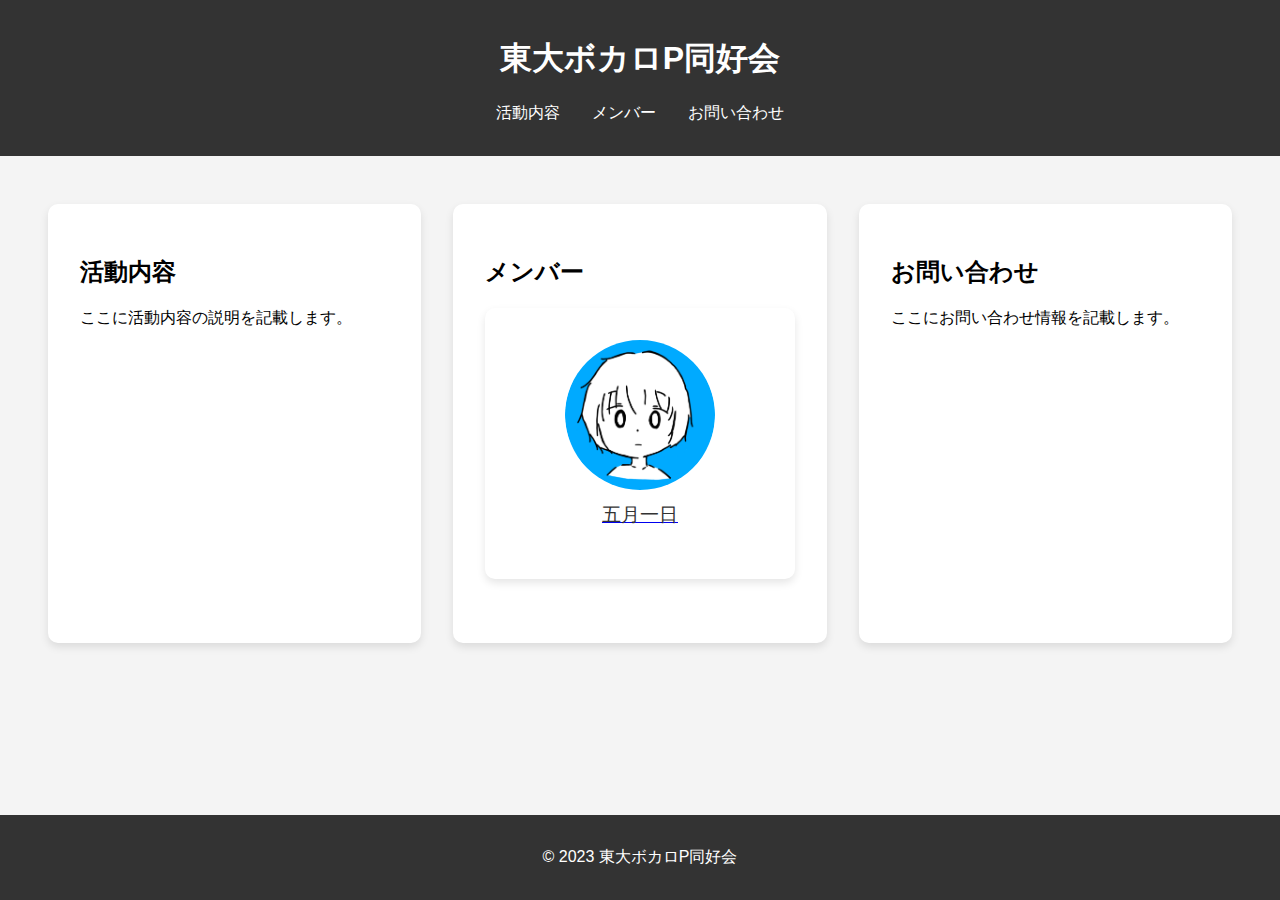
==== index.html @ cee1fdf6 "first commit" ====
<!DOCTYPE html>
<html lang="ja">
<head>
    <meta charset="UTF-8">
    <meta name="viewport" content="width=device-width, initial-scale=1.0">
    <title>東大ボカロP同好会</title>
    <link rel="stylesheet" href="styles.css">
</head>
<body>
    <header>
        <h1>東大ボカロP同好会</h1>
        <nav>
            <button class="menu-toggle">☰</button>
            <ul class="menu">
                <li><a href="#about">活動内容</a></li>
                <li><a href="#members">メンバー</a></li>
                <li><a href="#contact">お問い合わせ</a></li>
            </ul>
        </nav>
    </header>
    <main>
        <section id="about">
            <h2>活動内容</h2>
            <p>ここに活動内容の説明を記載します。</p>
        </section>
        <section id="members">
            <h2>メンバー</h2>
            <div class="member">
                <a href="mayday.html">
                    <img src="icon/Mayday_icon.PNG" alt="五月一日">
                    <p>五月一日</p>
                </a>
            </div>
        </section>
        <section id="contact">
            <h2>お問い合わせ</h2>
            <p>ここにお問い合わせ情報を記載します。</p>
        </section>
    </main>
    <footer>
        <p>&copy; 2023 東大ボカロP同好会</p>
    </footer>
    <script src="scripts.js"></script>
</body>
</html>
---- styles.css ----
body {
    font-family: Arial, sans-serif;
    margin: 0;
    padding: 0;
    background-color: #f4f4f4;
}

header {
    background-color: #333;
    color: #fff;
    padding: 1rem 0;
    text-align: center;
}

nav {
    position: relative;
}

nav ul {
    list-style: none;
    padding: 0;
}

nav ul li {
    display: inline;
    margin: 0 1rem;
}

nav ul li a {
    color: #fff;
    text-decoration: none;
}

.menu-toggle {
    display: none;
    background-color: #333;
    color: #fff;
    border: none;
    padding: 1rem;
    font-size: 1.5rem;
    cursor: pointer;
}

.menu {
    display: flex;
    justify-content: center;
}

@media (max-width: 768px) {
    .menu-toggle {
        display: block;
    }

    .menu {
        display: none;
        flex-direction: column;
        width: 100%;
        text-align: center;
    }

    .menu.active {
        display: flex;
    }

    nav ul li {
        display: block;
        margin: 1rem 0;
    }
}

main {
    padding: 2rem;
}

section {
    background: #fff;
    border-radius: 10px;
    box-shadow: 0 4px 8px rgba(0, 0, 0, 0.1);
    padding: 2rem;
    margin-bottom: 2rem;
}

footer {
    background-color: #333;
    color: #fff;
    text-align: center;
    padding: 1rem 0;
    position: fixed;
    width: 100%;
    bottom: 0;
}

.member {
    text-align: center;
    margin-bottom: 2rem;
    background: #fff;
    border-radius: 10px;
    box-shadow: 0 4px 8px rgba(0, 0, 0, 0.1);
    padding: 2rem;
    transition: transform 0.2s;
}

.member:hover {
    transform: translateY(-10px);
}

.member img {
    width: 150px;
    height: 150px;
    border-radius: 50%;
    object-fit: cover;
}

.member p {
    margin-top: 0.5rem;
    font-size: 1.2rem;
    color: #333;
}

@media (min-width: 1024px) {
    main {
        display: flex;
        justify-content: space-between;
    }

    section {
        flex: 1;
        margin: 1rem;
    }
}

.profile-icon {
    display: block;
    margin: 0 auto 1rem;
    width: 150px;
    height: 150px;
    border-radius: 50%;
    object-fit: cover;
}

.divider {
    border: none;
    border-top: 2px solid #ccc;
    margin: 1rem 0;
}
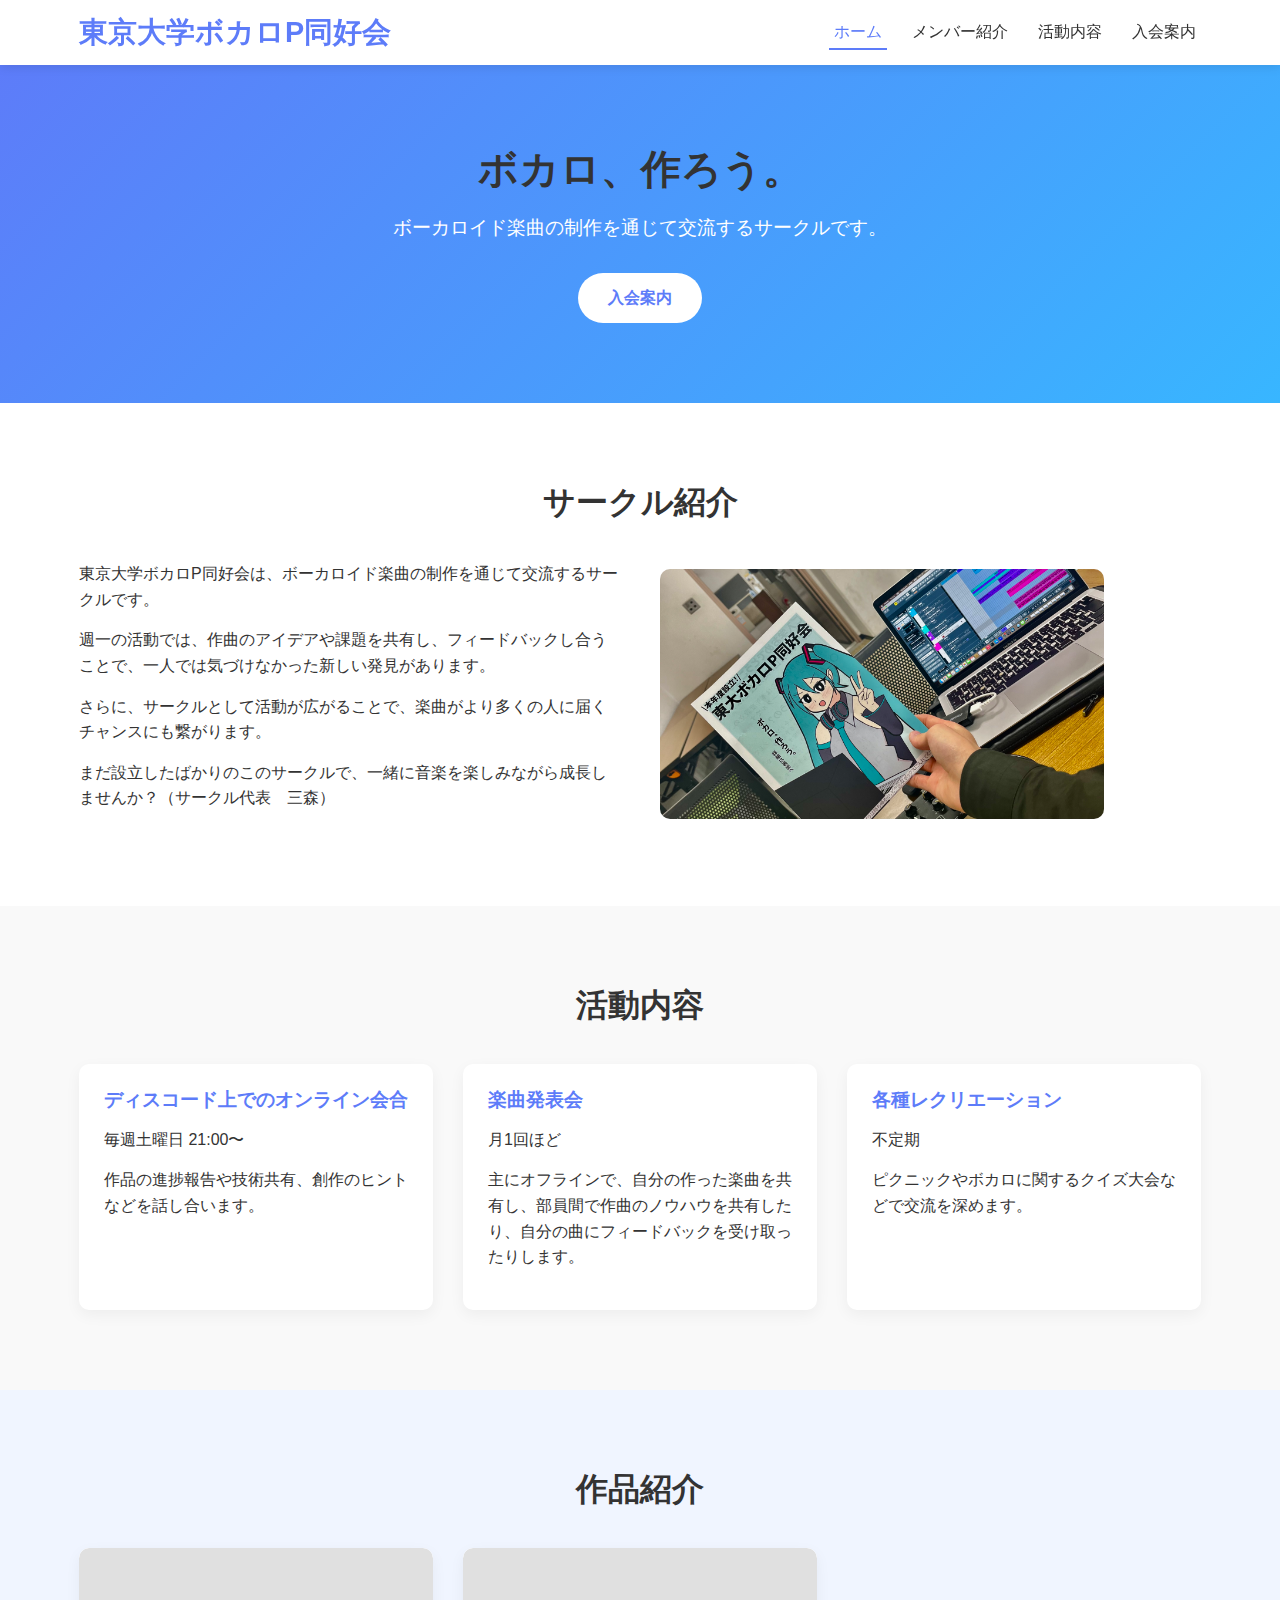
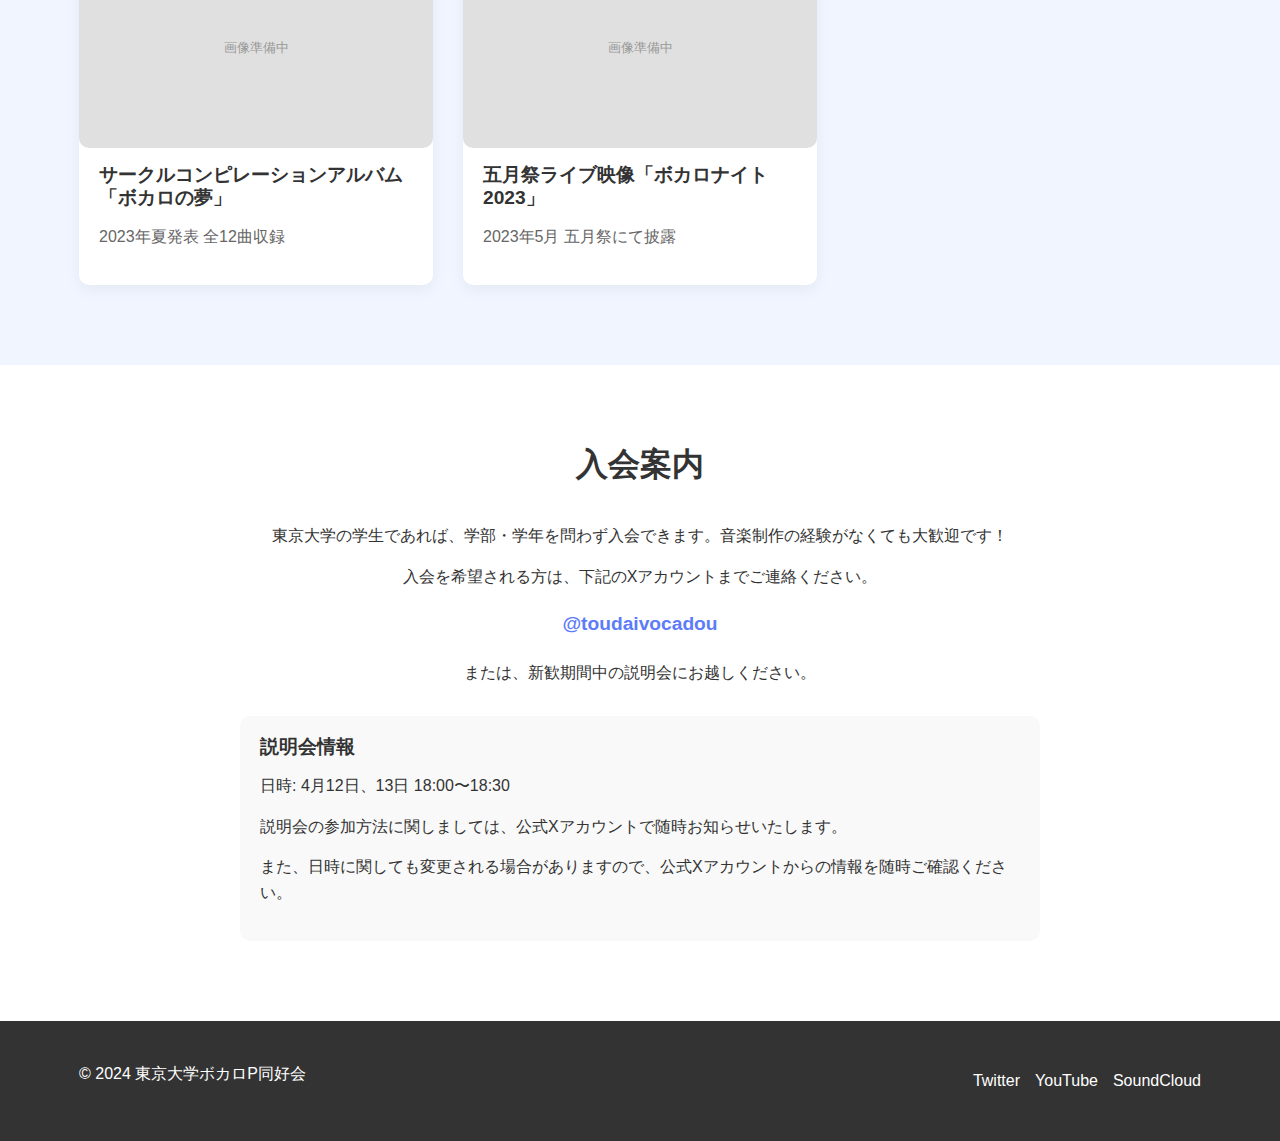
==== commit 8914dbd2: "基本的にこんな感じ。" ====
--- a/index.html
+++ b/index.html
@@ -3,43 +3,119 @@
 <head>
     <meta charset="UTF-8">
     <meta name="viewport" content="width=device-width, initial-scale=1.0">
-    <title>東大ボカロP同好会</title>
-    <link rel="stylesheet" href="styles.css">
+    <title>東京大学ボカロP同好会</title>
+    <link rel="stylesheet" href="css/style.css">
 </head>
 <body>
     <header>
-        <h1>東大ボカロP同好会</h1>
-        <nav>
-            <button class="menu-toggle">☰</button>
-            <ul class="menu">
-                <li><a href="#about">活動内容</a></li>
-                <li><a href="#members">メンバー</a></li>
-                <li><a href="#contact">お問い合わせ</a></li>
-            </ul>
-        </nav>
+        <div class="container">
+            <h1>東京大学ボカロP同好会</h1>
+            <nav>
+                <ul>
+                    <li><a href="index.html" class="active">ホーム</a></li>
+                    <li><a href="members.html">メンバー紹介</a></li>
+                    <li><a href="#activities">活動内容</a></li>
+                    <li><a href="#join">入会案内</a></li>
+                </ul>
+            </nav>
+        </div>
     </header>
-    <main>
-        <section id="about">
+
+    <section id="hero">
+        <div class="container">
+            <h2>ボカロ、作ろう。</h2>
+            <p>ボーカロイド楽曲の制作を通じて交流するサークルです。</p>
+            <a href="#join" class="btn">入会案内</a>
+        </div>
+    </section>
+
+    <section id="about">
+        <div class="container">
+            <h2>サークル紹介</h2>
+            <div class="about-content">
+                <div class="about-text">
+                    <p>東京大学ボカロP同好会は、ボーカロイド楽曲の制作を通じて交流するサークルです。</p>
+                    <p>週一の活動では、作曲のアイデアや課題を共有し、フィードバックし合うことで、一人では気づけなかった新しい発見があります。</p>
+                    <p>さらに、サークルとして活動が広がることで、楽曲がより多くの人に届くチャンスにも繋がります。</p>
+                    <p>まだ設立したばかりのこのサークルで、一緒に音楽を楽しみながら成長しませんか？（サークル代表　三森）</p>
+                </div>
+                <div class="about-image">
+                    <img src="images/circle-photo.jpeg" alt="サークル活動の様子" class="img-placeholder">
+                </div>
+            </div>
+        </div>
+    </section>
+
+    <section id="activities">
+        <div class="container">
             <h2>活動内容</h2>
-            <p>ここに活動内容の説明を記載します。</p>
-        </section>
-        <section id="members">
-            <h2>メンバー</h2>
-            <div class="member">
-                <a href="mayday.html">
-                    <img src="icon/Mayday_icon.PNG" alt="五月一日">
-                    <p>五月一日</p>
-                </a>
+            <div class="activity-list">
+                <div class="activity-item">
+                    <h3>ディスコード上でのオンライン会合</h3>
+                    <p>毎週土曜日 21:00〜</p>
+                    <p>作品の進捗報告や技術共有、創作のヒントなどを話し合います。</p>
+                </div>
+                <div class="activity-item">
+                    <h3>楽曲発表会</h3>
+                    <p>月1回ほど</p>
+                    <p>主にオフラインで、自分の作った楽曲を共有し、部員間で作曲のノウハウを共有したり、自分の曲にフィードバックを受け取ったりします。</p>
+                </div>
+                <div class="activity-item">
+                    <h3>各種レクリエーション</h3>
+                    <p>不定期</p>
+                    <p>ピクニックやボカロに関するクイズ大会などで交流を深めます。</p>
+                </div>
             </div>
-        </section>
-        <section id="contact">
-            <h2>お問い合わせ</h2>
-            <p>ここにお問い合わせ情報を記載します。</p>
-        </section>
-    </main>
+        </div>
+    </section>
+
+    <section id="works">
+        <div class="container">
+            <h2>作品紹介</h2>
+            <div class="works-gallery">
+                <div class="work-item">
+                    <div class="work-image img-placeholder"></div>
+                    <h3>サークルコンピレーションアルバム「ボカロの夢」</h3>
+                    <p>2023年夏発表 全12曲収録</p>
+                </div>
+                <div class="work-item">
+                    <div class="work-image img-placeholder"></div>
+                    <h3>五月祭ライブ映像「ボカロナイト2023」</h3>
+                    <p>2023年5月 五月祭にて披露</p>
+                </div>
+            </div>
+        </div>
+    </section>
+
+    <section id="join">
+        <div class="container">
+            <h2>入会案内</h2>
+            <div class="join-info">
+                <p>東京大学の学生であれば、学部・学年を問わず入会できます。音楽制作の経験がなくても大歓迎です！</p>
+                <p>入会を希望される方は、下記のXアカウントまでご連絡ください。</p>
+                <p class="contact-email">@toudaivocadou</p>
+                <p>または、新歓期間中の説明会にお越しください。</p>
+                <div class="join-details">
+                    <h3>説明会情報</h3>
+                    <p>日時: 4月12日、13日 18:00〜18:30</p>
+                    <p>説明会の参加方法に関しましては、公式Xアカウントで随時お知らせいたします。</p>
+                    <p>また、日時に関しても変更される場合がありますので、公式Xアカウントからの情報を随時ご確認ください。</p>
+                </div>
+            </div>
+        </div>
+    </section>
+
     <footer>
-        <p>&copy; 2023 東大ボカロP同好会</p>
+        <div class="container">
+            <p>&copy; 2024 東京大学ボカロP同好会</p>
+            <div class="social-links">
+                <a href="#" class="social-icon">Twitter</a>
+                <a href="#" class="social-icon">YouTube</a>
+                <a href="#" class="social-icon">SoundCloud</a>
+            </div>
+        </div>
     </footer>
-    <script src="scripts.js"></script>
+
+    <script src="js/script.js"></script>
 </body>
 </html>
--- a/css/style.css
+++ b/css/style.css
@@ -0,0 +1,400 @@
+/* 基本スタイル */
+* {
+    margin: 0;
+    padding: 0;
+    box-sizing: border-box;
+}
+
+body {
+    font-family: 'Helvetica Neue', Arial, 'Hiragino Kaku Gothic ProN', 'Hiragino Sans', Meiryo, sans-serif;
+    line-height: 1.6;
+    color: #333;
+    background-color: #f9f9f9;
+}
+
+.container {
+    width: 90%;
+    max-width: 1200px;
+    margin: 0 auto;
+    padding: 0 15px;
+}
+
+h1, h2, h3 {
+    font-weight: 700;
+    line-height: 1.2;
+    margin-bottom: 15px;
+}
+
+p {
+    margin-bottom: 15px;
+}
+
+a {
+    color: #5d7cf9;
+    text-decoration: none;
+    transition: color 0.3s;
+}
+
+a:hover {
+    color: #3a59e0;
+}
+
+img {
+    max-width: 100%;
+    height: auto;
+}
+
+/* ヘッダースタイル */
+header {
+    background-color: #fff;
+    box-shadow: 0 2px 10px rgba(0, 0, 0, 0.1);
+    position: sticky;
+    top: 0;
+    z-index: 100;
+}
+
+header .container {
+    display: flex;
+    justify-content: space-between;
+    align-items: center;
+    padding: 15px;
+}
+
+header h1 {
+    font-size: 1.8rem;
+    margin: 0;
+    color: #5d7cf9;
+}
+
+nav ul {
+    display: flex;
+    list-style: none;
+}
+
+nav ul li {
+    margin-left: 20px;
+}
+
+nav ul li a {
+    padding: 10px 5px;
+    color: #333;
+    font-weight: 500;
+    position: relative;
+}
+
+nav ul li a::after {
+    content: '';
+    position: absolute;
+    width: 0;
+    height: 2px;
+    bottom: 0;
+    left: 0;
+    background-color: #5d7cf9;
+    transition: width 0.3s;
+}
+
+nav ul li a:hover::after,
+nav ul li a.active::after {
+    width: 100%;
+}
+
+nav ul li a.active {
+    color: #5d7cf9;
+}
+
+/* ヒーローセクション */
+#hero, #members-hero {
+    background: linear-gradient(135deg, #5d7cf9 0%, #38b6ff 100%);
+    color: white;
+    text-align: center;
+    padding: 80px 0;
+}
+
+#hero h2, #members-hero h2 {
+    font-size: 2.5rem;
+    margin-bottom: 20px;
+}
+
+#hero p, #members-hero p {
+    font-size: 1.2rem;
+    max-width: 800px;
+    margin: 0 auto 30px;
+}
+
+.btn {
+    display: inline-block;
+    background-color: white;
+    color: #5d7cf9;
+    padding: 12px 30px;
+    border-radius: 30px;
+    font-weight: bold;
+    text-transform: uppercase;
+    transition: all 0.3s;
+}
+
+.btn:hover {
+    background-color: #f0f0f0;
+    transform: translateY(-2px);
+    box-shadow: 0 5px 15px rgba(0, 0, 0, 0.1);
+}
+
+/* セクションスタイル */
+section {
+    padding: 80px 0;
+}
+
+section h2 {
+    text-align: center;
+    font-size: 2rem;
+    margin-bottom: 40px;
+    color: #333;
+}
+
+/* サークル紹介セクション */
+#about {
+    background-color: #fff;
+}
+
+.about-content {
+    display: flex;
+    flex-wrap: wrap;
+    align-items: center;
+    gap: 40px;
+}
+
+.about-text {
+    flex: 1;
+    min-width: 300px;
+}
+
+.about-image {
+    flex: 1;
+    min-width: 300px;
+}
+
+.img-placeholder {
+    background-color: #e0e0e0;
+    height: 250px;
+    border-radius: 10px;
+    display: flex;
+    align-items: center;
+    justify-content: center;
+    color: #999;
+    font-size: 0.8rem;
+}
+
+/* 活動内容セクション */
+.activity-list {
+    display: grid;
+    grid-template-columns: repeat(auto-fill, minmax(300px, 1fr));
+    gap: 30px;
+}
+
+.activity-item {
+    background-color: #fff;
+    padding: 25px;
+    border-radius: 10px;
+    box-shadow: 0 5px 15px rgba(0, 0, 0, 0.05);
+    transition: transform 0.3s;
+}
+
+.activity-item:hover {
+    transform: translateY(-5px);
+}
+
+.activity-item h3 {
+    color: #5d7cf9;
+}
+
+/* 作品紹介セクション */
+#works {
+    background-color: #f0f5ff;
+}
+
+.works-gallery {
+    display: grid;
+    grid-template-columns: repeat(auto-fill, minmax(350px, 1fr));
+    gap: 30px;
+}
+
+.work-item {
+    background-color: #fff;
+    border-radius: 10px;
+    overflow: hidden;
+    box-shadow: 0 5px 15px rgba(0, 0, 0, 0.05);
+}
+
+.work-image {
+    height: 200px;
+}
+
+.work-item h3 {
+    padding: 15px 20px 0;
+    font-size: 1.2rem;
+}
+
+.work-item p {
+    padding: 0 20px 20px;
+    color: #666;
+}
+
+/* 入会案内セクション */
+#join {
+    background-color: #fff;
+    text-align: center;
+}
+
+.join-info {
+    max-width: 800px;
+    margin: 0 auto;
+}
+
+.contact-email {
+    font-size: 1.2rem;
+    font-weight: bold;
+    color: #5d7cf9;
+    margin: 20px 0;
+}
+
+.join-details {
+    background-color: #f9f9f9;
+    padding: 20px;
+    border-radius: 10px;
+    margin-top: 30px;
+    text-align: left;
+}
+
+/* メンバー紹介ページ */
+.member-grid {
+    display: grid;
+    grid-template-columns: repeat(auto-fill, minmax(300px, 1fr));
+    gap: 30px;
+    margin-top: 40px;
+}
+
+.member-card {
+    background-color: #fff;
+    border-radius: 10px;
+    overflow: hidden;
+    box-shadow: 0 5px 15px rgba(0, 0, 0, 0.05);
+    transition: transform 0.3s;
+}
+
+.member-card:hover {
+    transform: translateY(-5px);
+}
+
+.member-image {
+    height: 200px;
+}
+
+.member-info {
+    padding: 20px;
+}
+
+.member-info h3 {
+    font-size: 1.3rem;
+    margin-bottom: 5px;
+}
+
+.member-role {
+    color: #5d7cf9;
+    font-weight: bold;
+    margin-bottom: 5px;
+}
+
+.member-department {
+    color: #666;
+    font-size: 0.9rem;
+    margin-bottom: 15px;
+}
+
+.member-description {
+    margin-bottom: 15px;
+}
+
+.member-links {
+    display: flex;
+    gap: 10px;
+}
+
+.member-links a {
+    font-size: 0.9rem;
+}
+
+/* フッター */
+footer {
+    background-color: #333;
+    color: #fff;
+    padding: 40px 0;
+}
+
+footer .container {
+    display: flex;
+    justify-content: space-between;
+    align-items: center;
+    flex-wrap: wrap;
+}
+
+.social-links {
+    display: flex;
+    gap: 15px;
+}
+
+.social-icon {
+    color: #fff;
+}
+
+/* レスポンシブデザイン */
+@media screen and (max-width: 768px) {
+    header .container {
+        flex-direction: column;
+    }
+    
+    nav ul {
+        margin-top: 15px;
+    }
+    
+    nav ul li {
+        margin: 0 10px;
+    }
+    
+    #hero h2, #members-hero h2 {
+        font-size: 2rem;
+    }
+    
+    section {
+        padding: 60px 0;
+    }
+    
+    .about-content, footer .container {
+        flex-direction: column;
+    }
+    
+    footer .container > * {
+        margin-bottom: 20px;
+    }
+    
+    .social-links {
+        margin-top: 15px;
+    }
+}
+
+@media screen and (max-width: 480px) {
+    nav ul {
+        flex-wrap: wrap;
+        justify-content: center;
+    }
+    
+    nav ul li {
+        margin: 5px 10px;
+    }
+    
+    #hero, #members-hero {
+        padding: 60px 0;
+    }
+    
+    .btn {
+        padding: 10px 20px;
+    }
+}
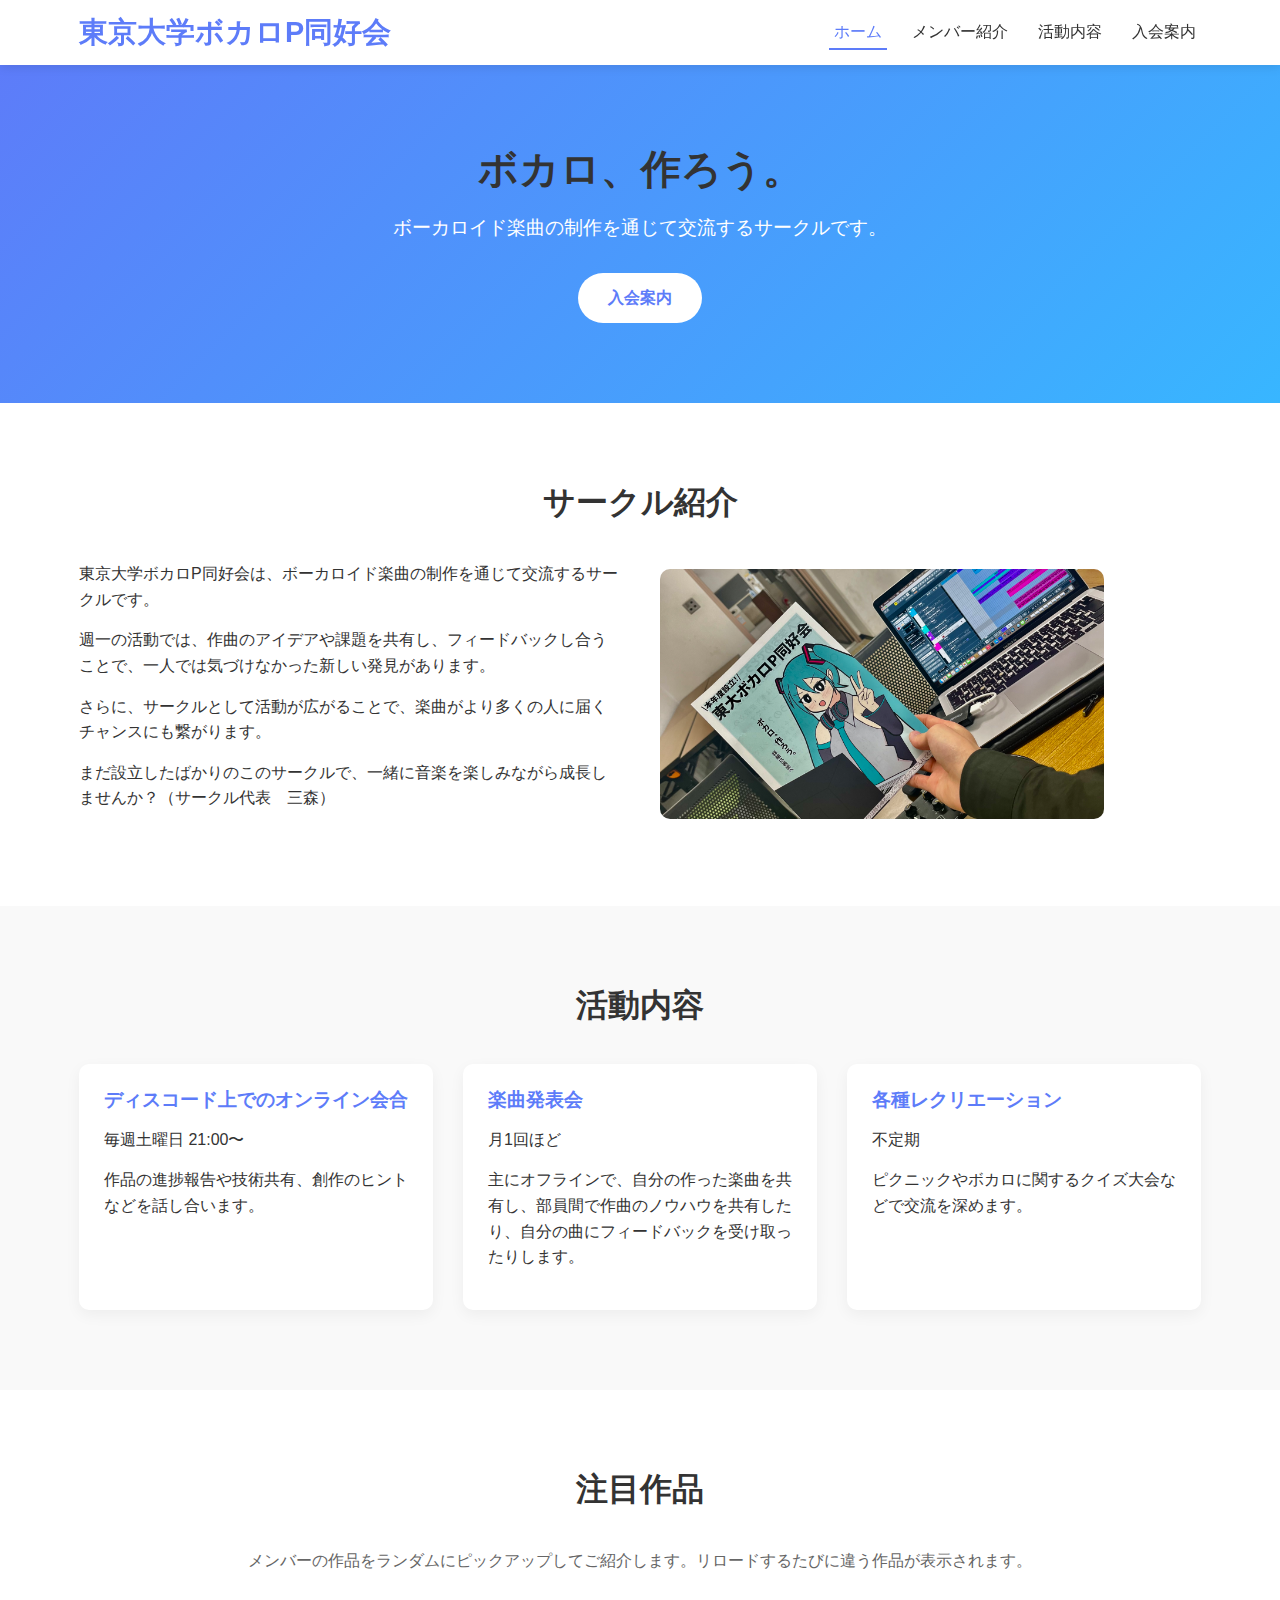
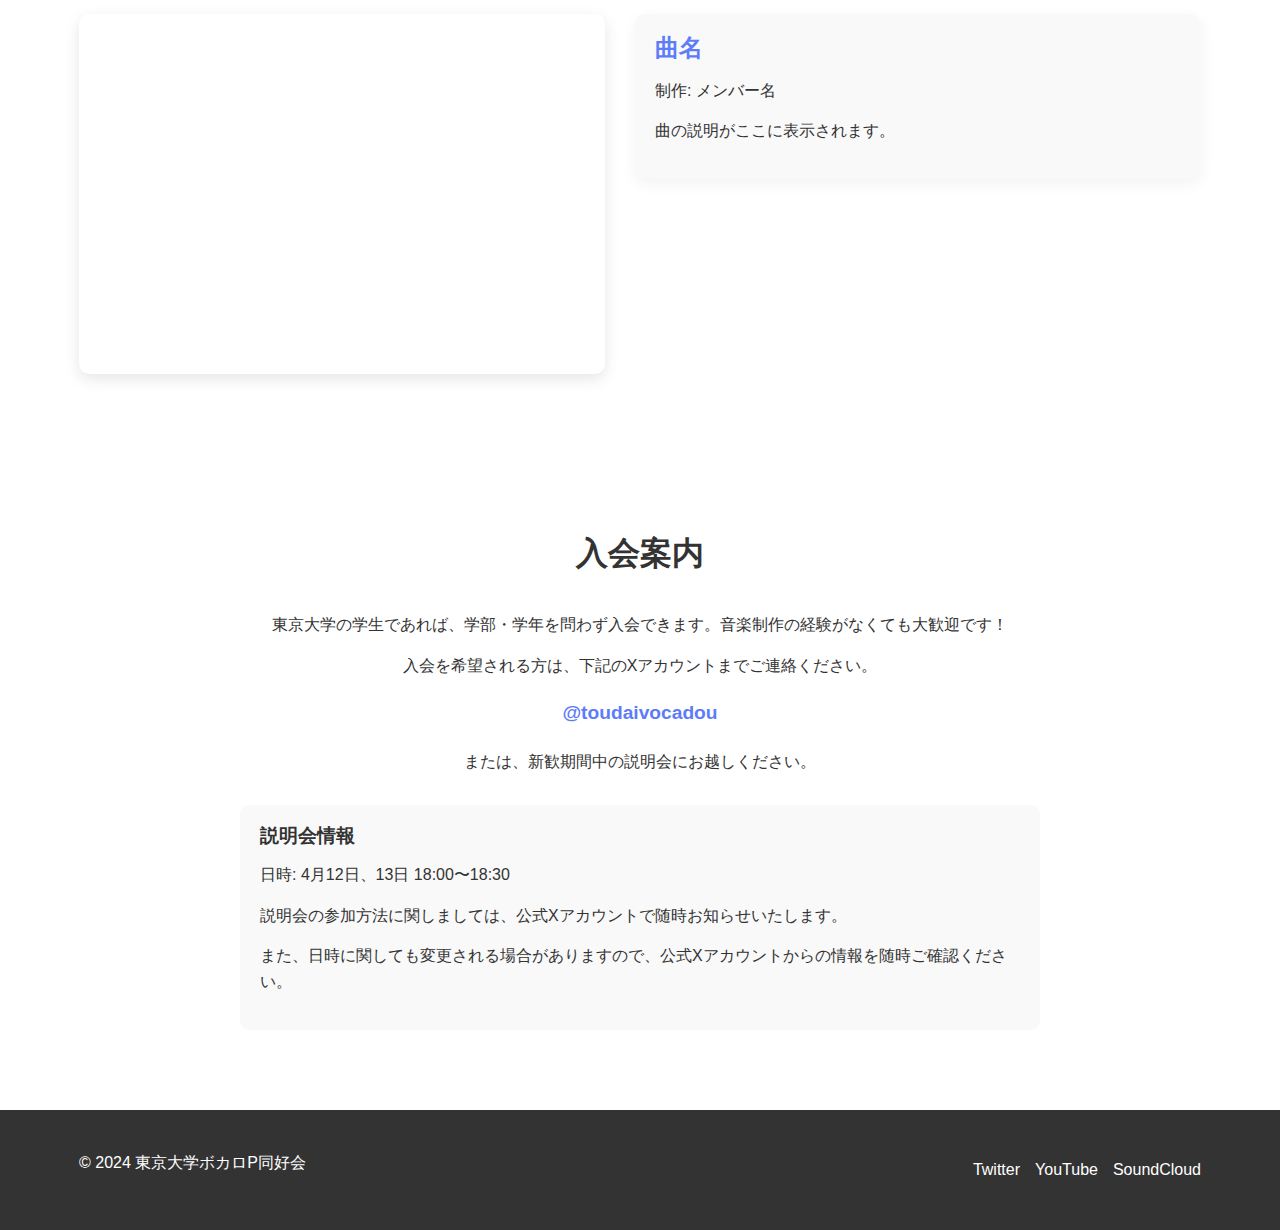
==== commit 03f4e92c: "めっちゃいい感じです。" ====
--- a/index.html
+++ b/index.html
@@ -68,7 +68,7 @@
             </div>
         </div>
     </section>
-
+    <!--
     <section id="works">
         <div class="container">
             <h2>作品紹介</h2>
@@ -82,6 +82,24 @@
                     <div class="work-image img-placeholder"></div>
                     <h3>五月祭ライブ映像「ボカロナイト2023」</h3>
                     <p>2023年5月 五月祭にて披露</p>
+                </div>
+            </div>
+        </div>
+    </section>
+    -->
+
+    <section id="featured-work">
+        <div class="container">
+            <h2>注目作品</h2>
+            <p class="section-description">メンバーの作品をランダムにピックアップしてご紹介します。リロードするたびに違う作品が表示されます。</p>
+            <div id="featured-work-container">
+                <div class="youtube-embed-container">
+                    <div id="youtube-player"></div>
+                </div>
+                <div class="featured-work-info">
+                    <h3 id="featured-work-title">曲名</h3>
+                    <p>制作: <span id="featured-work-creator">メンバー名</span></p>
+                    <p id="featured-work-description">曲の説明がここに表示されます。</p>
                 </div>
             </div>
         </div>
--- a/css/style.css
+++ b/css/style.css
@@ -322,6 +322,60 @@
     font-size: 0.9rem;
 }
 
+/* 注目作品セクション */
+#featured-work {
+    background-color: #fff;
+    padding: 80px 0;
+}
+
+.section-description {
+    text-align: center;
+    max-width: 800px;
+    margin: 0 auto 40px;
+    color: #666;
+}
+
+#featured-work-container {
+    display: flex;
+    flex-wrap: wrap;
+    gap: 30px;
+    align-items: flex-start;
+}
+
+.youtube-embed-container {
+    flex: 1;
+    min-width: 300px;
+    position: relative;
+    padding-bottom: 0;
+    height: 360px;
+    border-radius: 10px;
+    overflow: hidden;
+    box-shadow: 0 5px 15px rgba(0, 0, 0, 0.1);
+}
+
+#youtube-player {
+    position: absolute;
+    top: 0;
+    left: 0;
+    width: 100%;
+    height: 100%;
+}
+
+.featured-work-info {
+    flex: 1;
+    min-width: 300px;
+    padding: 20px;
+    background-color: #f9f9f9;
+    border-radius: 10px;
+    box-shadow: 0 5px 15px rgba(0, 0, 0, 0.05);
+}
+
+.featured-work-info h3 {
+    color: #5d7cf9;
+    font-size: 1.5rem;
+    margin-bottom: 15px;
+}
+
 /* フッター */
 footer {
     background-color: #333;
@@ -378,6 +432,10 @@
     .social-links {
         margin-top: 15px;
     }
+    
+    .youtube-embed-container {
+        height: 300px;
+    }
 }
 
 @media screen and (max-width: 480px) {
@@ -397,4 +455,8 @@
     .btn {
         padding: 10px 20px;
     }
-}
+    
+    .youtube-embed-container {
+        height: 240px;
+    }
+}
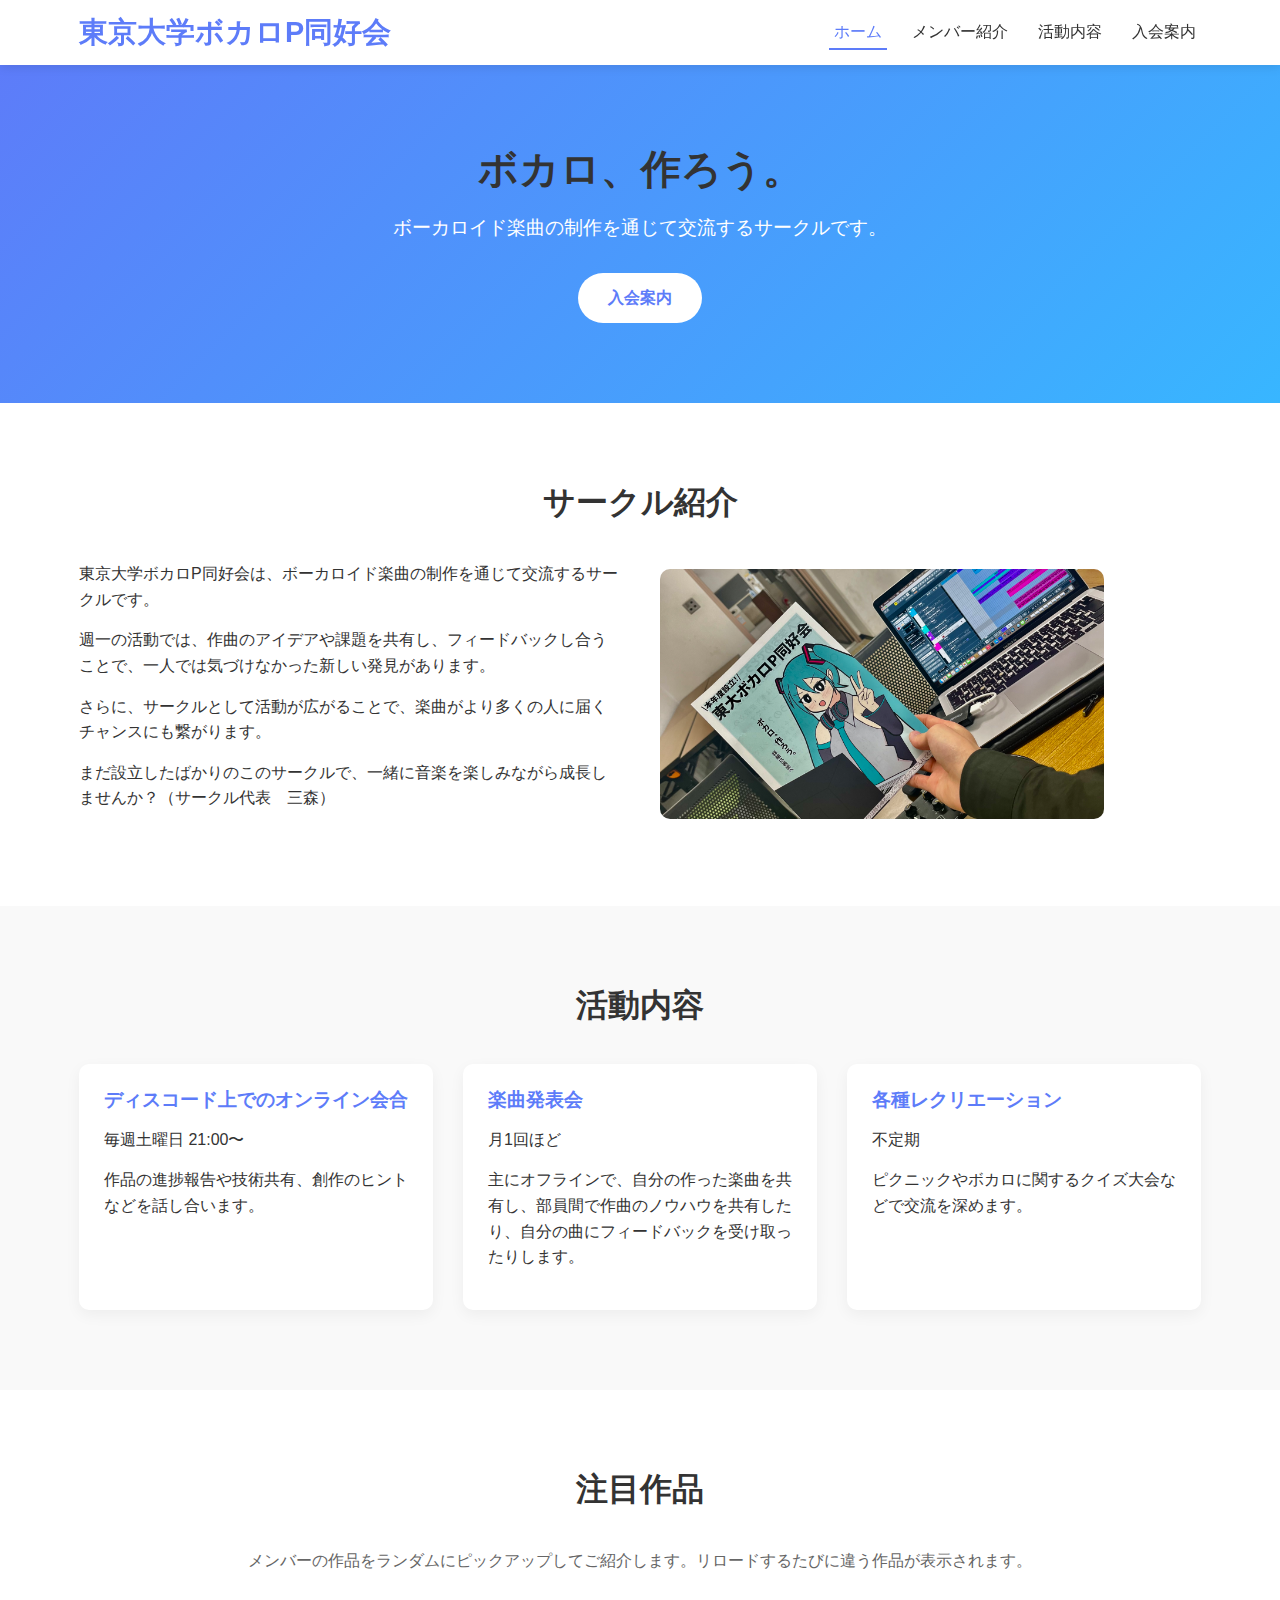
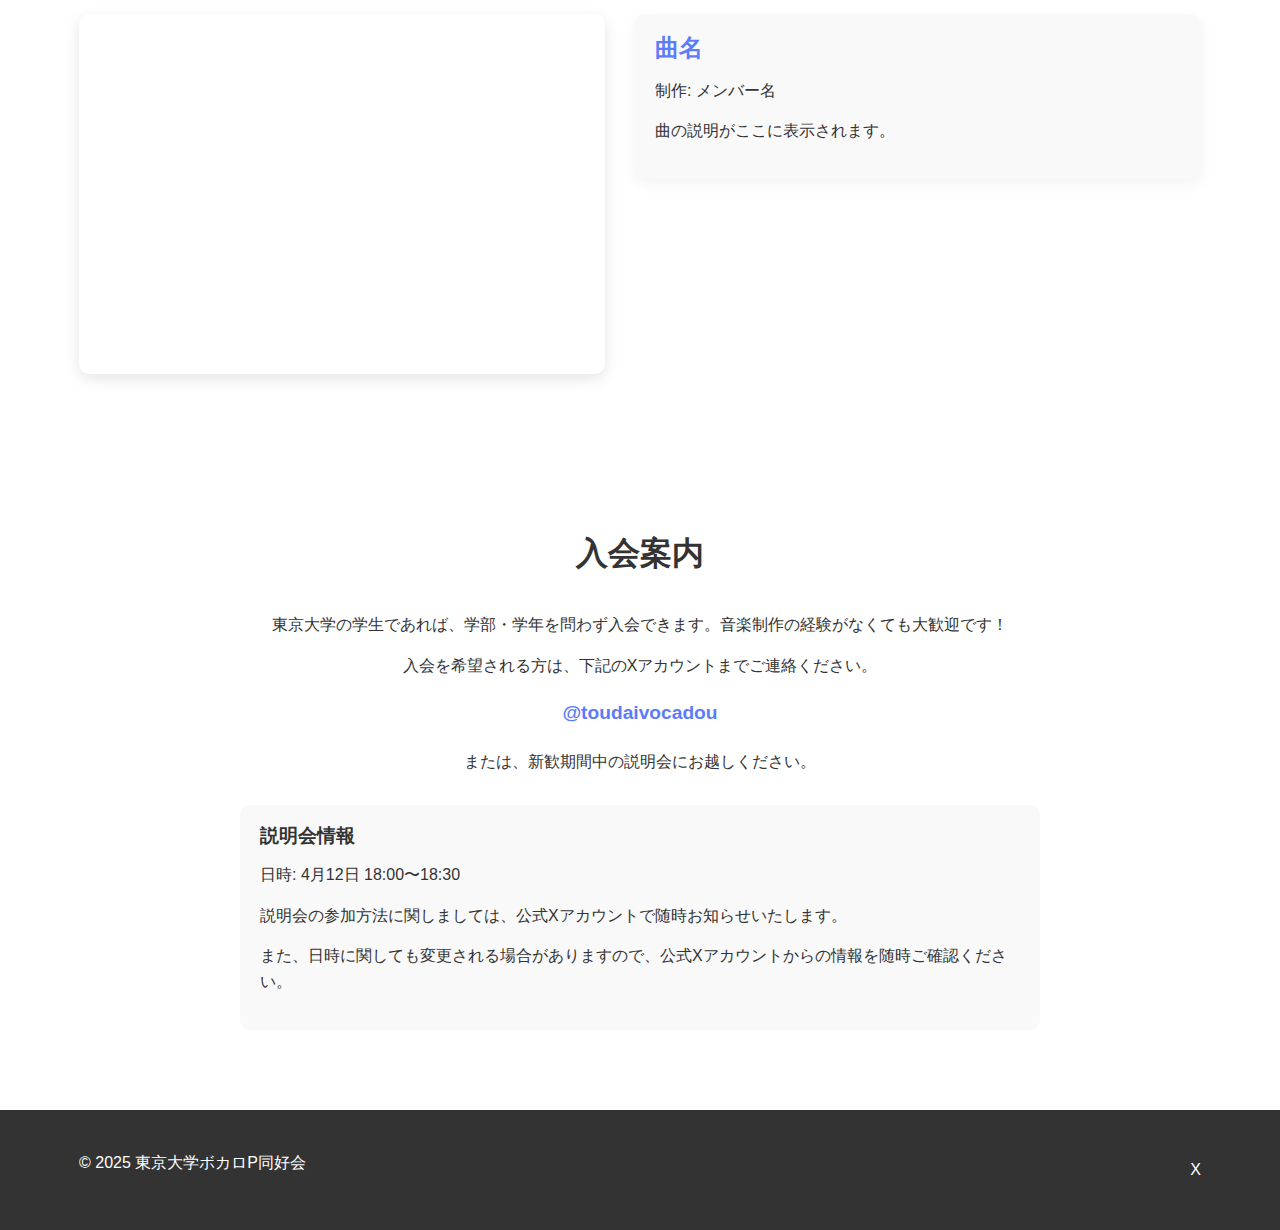
==== commit 610ad894: "基本的な機能、リンク、五月一日とAuauoさんのページを完成させました。" ====
--- a/index.html
+++ b/index.html
@@ -68,7 +68,7 @@
             </div>
         </div>
     </section>
-    <!--
+    <!--後で追加します
     <section id="works">
         <div class="container">
             <h2>作品紹介</h2>
@@ -77,11 +77,6 @@
                     <div class="work-image img-placeholder"></div>
                     <h3>サークルコンピレーションアルバム「ボカロの夢」</h3>
                     <p>2023年夏発表 全12曲収録</p>
-                </div>
-                <div class="work-item">
-                    <div class="work-image img-placeholder"></div>
-                    <h3>五月祭ライブ映像「ボカロナイト2023」</h3>
-                    <p>2023年5月 五月祭にて披露</p>
                 </div>
             </div>
         </div>
@@ -115,7 +110,7 @@
                 <p>または、新歓期間中の説明会にお越しください。</p>
                 <div class="join-details">
                     <h3>説明会情報</h3>
-                    <p>日時: 4月12日、13日 18:00〜18:30</p>
+                    <p>日時: 4月12日 18:00〜18:30</p>
                     <p>説明会の参加方法に関しましては、公式Xアカウントで随時お知らせいたします。</p>
                     <p>また、日時に関しても変更される場合がありますので、公式Xアカウントからの情報を随時ご確認ください。</p>
                 </div>
@@ -125,11 +120,9 @@
 
     <footer>
         <div class="container">
-            <p>&copy; 2024 東京大学ボカロP同好会</p>
+            <p>&copy; 2025 東京大学ボカロP同好会</p>
             <div class="social-links">
-                <a href="#" class="social-icon">Twitter</a>
-                <a href="#" class="social-icon">YouTube</a>
-                <a href="#" class="social-icon">SoundCloud</a>
+                <a href="https://x.com/toudaivocadou" class="social-icon">X</a>
             </div>
         </div>
     </footer>
--- a/css/style.css
+++ b/css/style.css
@@ -272,6 +272,11 @@
     margin-top: 40px;
 }
 
+.member-item {
+    display: block;
+    width: 100%;
+}
+
 .member-card {
     background-color: #fff;
     border-radius: 10px;
@@ -320,6 +325,129 @@
 
 .member-links a {
     font-size: 0.9rem;
+    position: relative;
+    z-index: 10;
+}
+
+.member-link {
+    text-decoration: none;
+    color: inherit;
+    display: block;
+    width: 100%;
+}
+
+/* display: contents を使用できない古いブラウザ用の代替スタイル */
+@supports not (display: contents) {
+    .member-link {
+        display: block;
+        width: auto;
+    }
+    
+    .member-grid {
+        grid-template-columns: repeat(auto-fill, minmax(300px, 1fr));
+    }
+}
+
+/* メンバー詳細ページ */
+.member-detail-container {
+    max-width: 900px;
+    margin: 0 auto;
+    padding: 40px 20px;
+}
+
+.member-profile {
+    display: flex;
+    flex-wrap: wrap;
+    gap: 30px;
+    margin-bottom: 60px;
+}
+
+.member-profile-image {
+    flex: 1;
+    min-width: 250px;
+    max-width: 300px;
+}
+
+.member-profile-info {
+    flex: 2;
+    min-width: 300px;
+}
+
+.member-profile-info h2 {
+    font-size: 2.2rem;
+    text-align: left;
+    margin-bottom: 10px;
+}
+
+.member-bio {
+    margin-bottom: 30px;
+    white-space: pre-line;
+}
+
+.member-featured-works {
+    margin-top: 50px;
+}
+
+.member-featured-works h3 {
+    font-size: 1.8rem;
+    color: #5d7cf9;
+    margin-bottom: 30px;
+    text-align: center;
+}
+
+.work-item-detail {
+    margin-bottom: 60px;
+    background-color: #fff;
+    border-radius: 10px;
+    overflow: hidden;
+    box-shadow: 0 5px 15px rgba(0, 0, 0, 0.05);
+    padding: 30px;
+}
+
+.work-item-detail h4 {
+    font-size: 1.5rem;
+    color: #5d7cf9;
+    margin-bottom: 15px;
+}
+
+.work-youtube-container {
+    position: relative;
+    width: 100%;
+    padding-bottom: 56.25%; /* 16:9のアスペクト比 */
+    height: 0;
+    margin-bottom: 20px;
+}
+
+.work-youtube-container iframe {
+    position: absolute;
+    top: 0;
+    left: 0;
+    width: 100%;
+    height: 100%;
+    border-radius: 8px;
+}
+
+.work-description {
+    margin-top: 20px;
+    line-height: 1.8;
+}
+
+.back-button {
+    display: inline-block;
+    background-color: #5d7cf9;
+    color: white;
+    padding: 10px 25px;
+    border-radius: 30px;
+    margin-top: 30px;
+    font-weight: bold;
+    transition: all 0.3s;
+}
+
+.back-button:hover {
+    background-color: #3a59e0;
+    transform: translateY(-2px);
+    box-shadow: 0 5px 15px rgba(0, 0, 0, 0.1);
+    color: white;
 }
 
 /* 注目作品セクション */
